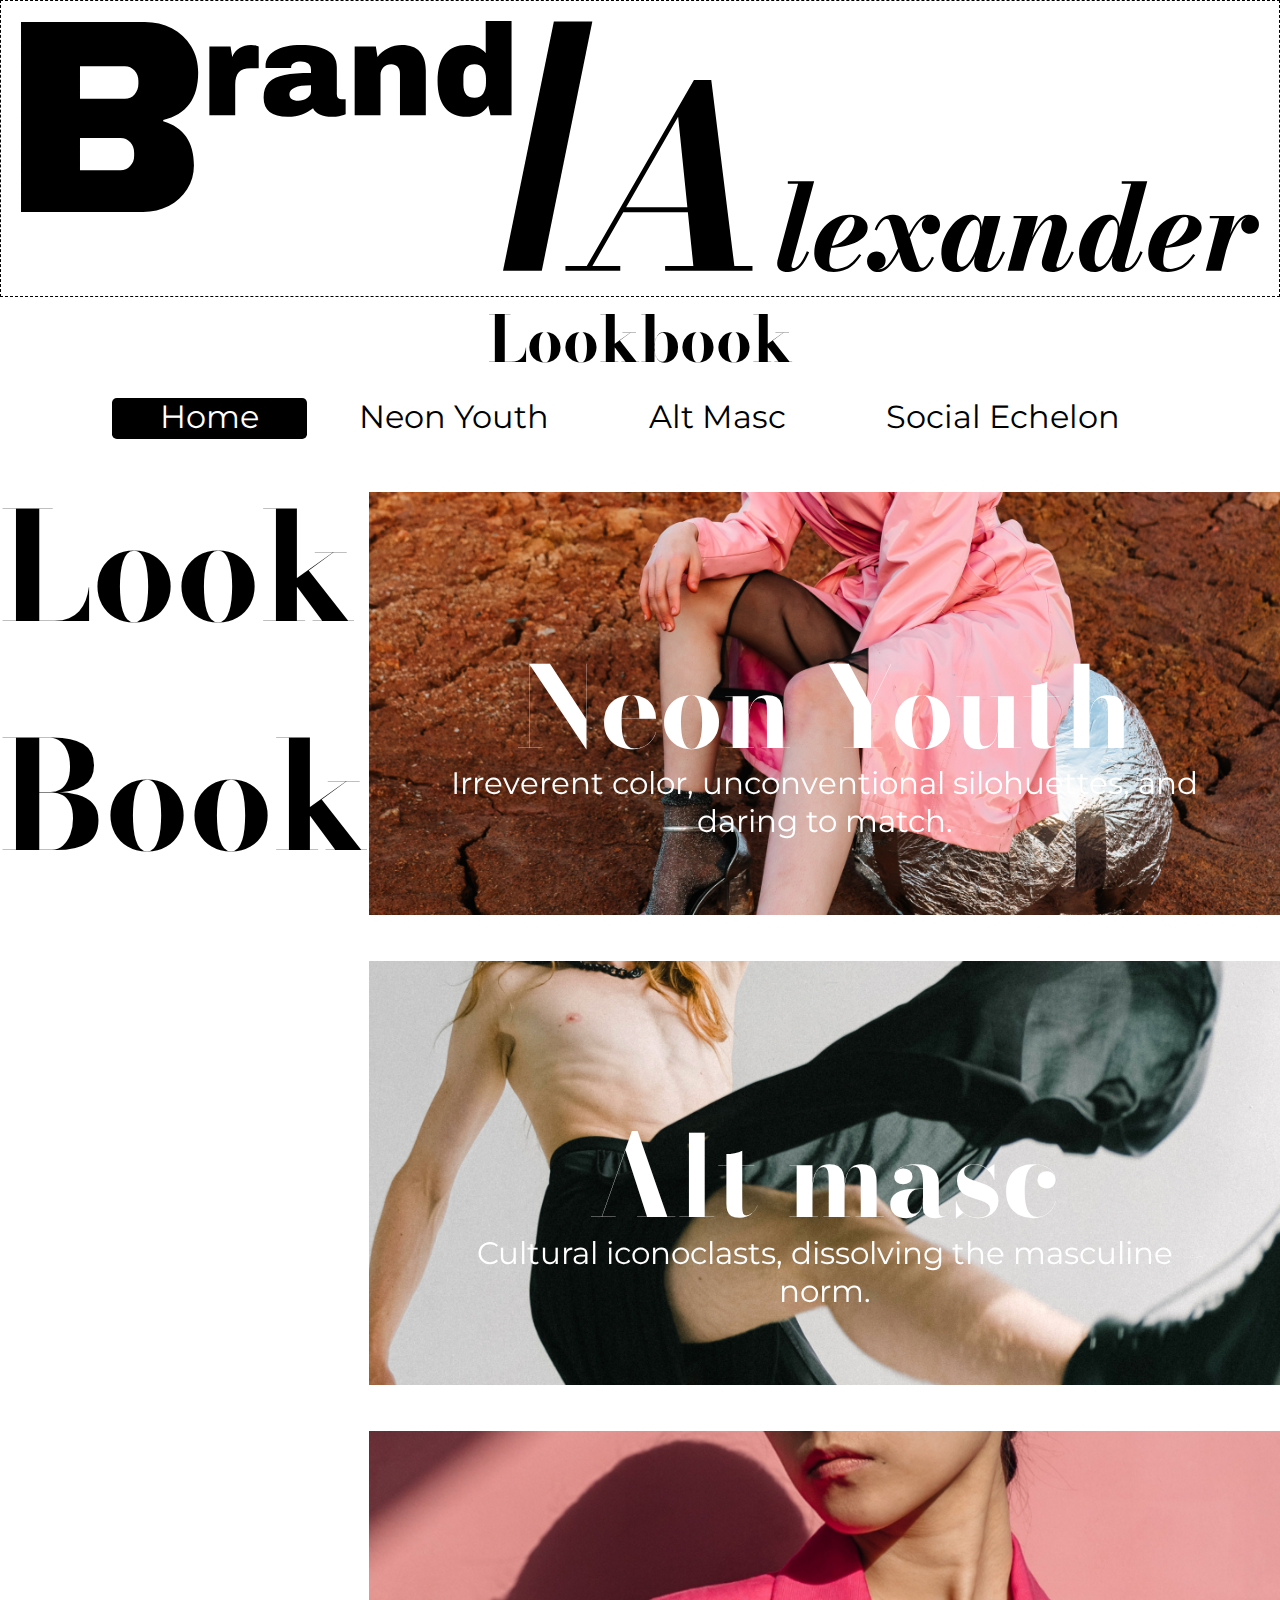
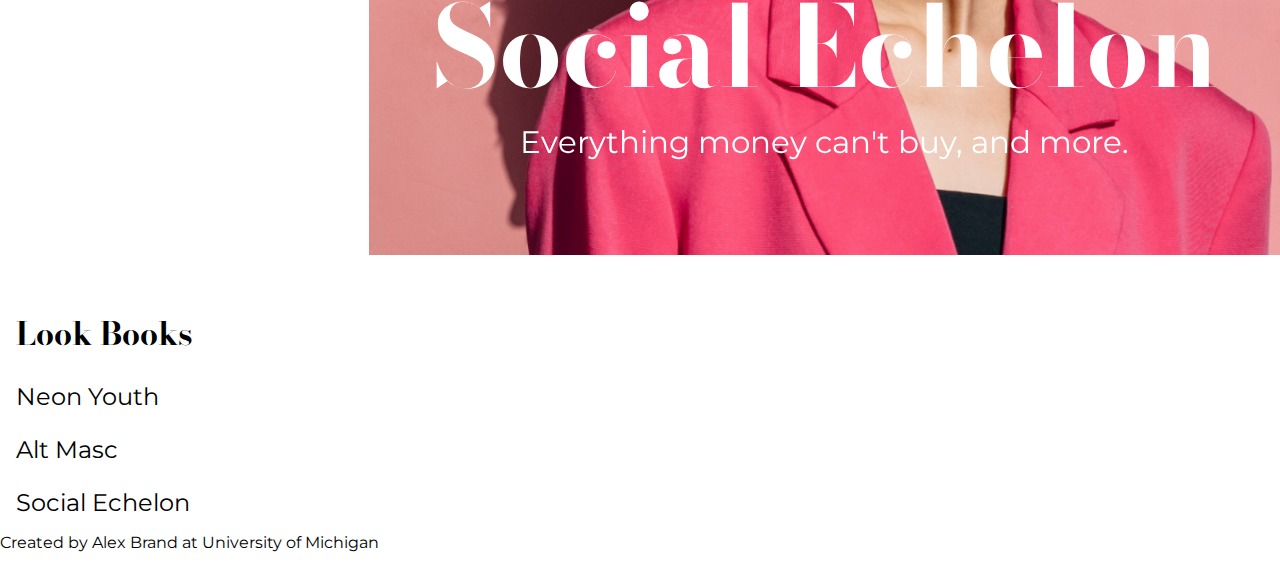
==== index.html @ 90c5f8cb "Add files via upload" ====
<!DOCTYPE html>
<html lang ="en">
    <head>
        <meta charset="UTF-8">
        <meta name="keywords" content="HTML, CSS,">
        <meta name="description" content="Contemporary fashion lookbook">
        <meta name="author" content="Alex Brand">
        <meta name="viewport" content="width=device-width, initial-scale=1.0">
        <title>Look Book!</title>
        <link rel="preconnect" href="https://fonts.googleapis.com">
        <link rel="preconnect" href="https://fonts.gstatic.com" crossorigin>
        <link href="https://fonts.googleapis.com/css2?family=Bodoni+Moda:opsz,wght@6..96,700&family=Montserrat&display=swap" rel="stylesheet">
        <link rel = "stylesheet" href = "css/index.css">

    </head>
    <body>
        <a class = "skip" href="#skip">Skip to Main Content</a>
        <header>
            <div id="logo">
                <a href = "index.html"><img src ="images/fp339_logo.svg" alt="brand alexander logo"></a>
            </div>

            <h1>Lookbook</h1>

            <nav id="header_nav">
                <ul>
                    <li id = "home" class = "focus"><a href="index.html">Home</a></li>
                    <li id = "neon"><a href="neon_youth.html">Neon Youth</a></li>
                    <li id = "alt_masc"><a href="alt_masc.html">Alt Masc</a></li>
                    <li id = "echelon"><a href="social_echelon.html">Social Echelon</a></li>
                </ul>
            </nav>

        </header>
        

        <main id="skip" class="grid">
            <aside id="hide">
                <h2 id = "sticky_slide">Look Book</h2>
            </aside>
            <div id="directory_image_links">
                <div id="neon_youth" class="nav_imgs">
                    <a class = "img_link" href = "neon_youth.html" target="blank_"><img src="images/home/woman_on_mars.png" alt="woman wearing a pink trenchcoat sitting on a silver ball in the middle of the desert"></a>
                    <h2>Neon Youth</h2>
                    <p>
                        Irreverent color, unconventional silohuettes, and daring to match. 
                    </p>
                </div>

                <div id="alt_masc" class="nav_imgs">
                    <a class="img_link" href="breaking_conventions.html" target="blank_"><img src="images/home/black_skirt_kick.png" alt="man in black flowing skirt and combat boots kicking towards the"></a>
                    <h2>Alt masc</h2>
                    <p>
                        Cultural iconoclasts, dissolving the masculine norm.
                    </p>
                </div>

                <div id="social_echelon" class="nav_imgs">
                    <a class="img_link" href="social_echelon.html" target="blank_"><img src="images/home/pink_blazer.png" alt="woman wearing a structured salmon colored business jacket against a pink background"></a>
                    <h2>Social Echelon</h2>
                    <p>
                        Everything money can't buy, and more. 
                    </p>
                </div>
            </div>
        </main>

        <footer>
            <div>
                <h3>Look Books</h3>
                <ul id="footer_nav">
                    <li><a href="neon_youth.html">Neon Youth</a></li>
                    <li><a href="alt_masc.html">Alt Masc</a></li>
                    <li><a href="social_echelon.html">Social Echelon</a></li>
                </ul>

            </div>
                <p>Created by Alex Brand at University of Michigan</p>
            <div>

            </div>
        </footer>
    </body>
</html>
---- css/index.css ----
/* Default body styles */
body {width: 100%; margin: 0; background-color:white;}
h1, h2, h3 {font-family:"Bodoni Moda", Serif;}
a, p {font-family: "Montserrat", sans-serif;}
.grid {display: grid; grid-template-columns: 1fr;}

/* Skip to Main */
.skip {position: absolute; top: -40px; left: 10px;}
.skip:focus {top: 10px;}

/* Header */
#logo {width: 100%;}
#logo a {display: block;}
#logo img {box-sizing: border-box; padding: 20px; width: 100%;}

header h1 {width: 100%; text-align: center; font-size: 4em; line-height: 1em;
           margin: 0; padding: 10px 0 10px 0;}

/* nav styles */
#header_nav {width: 100%}
#header_nav ul {text-decoration: none; padding: 0; margin: 1em auto 1em auto;
                           text-align: center;}
#header_nav li {display: inline; padding: .5em .5em .5em .5em;}
#header_nav a {text-decoration: none; padding: .3em; font-size: 1em;}

/* link styles */
a:link {color: black; text-decoration: none;}
a:visited {color: red;}
a:hover {border: 1px dashed black;}
a:active {border: 2px bevel red;}

.img_link img:hover {transform: scaleX(-1); filter: grayscale(90%)}

.focus {background-color: black; border-radius: .3em;}
.focus a {color: white;}
.focus a:hover {border: 1px dashed white;}

body h2 {width: 100%; text-align: center; font-size: 4em; padding-top: 0; color: black;}

/* Aside Sticky Header */
#hide {display: none;}
#hide h2 {color: black;}

/* Main Content */
.nav_imgs h2 {width: 100%; margin: auto; text-align: center; position: absolute; top: 50%; left: 50%;
              color: white; font-size: 2em; transform: translate(-50%, -50%); margin-top: 0;}

.nav_imgs p {position: absolute; top: 65%; left: 50%; color: white; transform: translate(-50%, -50%); font-size: .8em; width: 100%}

.nav_imgs {
    width: 100%; margin-top: 40px; 
    font-size: 35px; font-family: "Montserrat", sans-serif; font-size: 25px; text-align:center;
    position: relative; overflow: hidden; display: block;}

img {width: 100%;}

/* Footer */
footer {width: 100%; background-color: white; margin-top: 3em;}
footer p {margin: 0;}
footer h3 {margin: 0;}
footer div {margin-bottom: 1em; margin-left: 1em;}
#footer_nav {margin: 0; padding: 0;}
#footer_nav li {padding-top: 1em; list-style: none;}
#footer_nav a {list-style: none;}


/* Media Queries*/
@media screen and (min-width: 750px) {
    #header_nav a {font-size: 1.5em; padding: .3em}
    #header_nav li {display: inline; padding: 1.25em 1.25em .5em 1.25em;}
    .nav_imgs h2 {font-size: 3em;}
    .nav_imgs p {font-size: 1.25em;}
    h3 {font-size: 2em;}
    #footer_nav {font-size: 1.5em;}
}

@media screen and (min-width: 1250px) {
    .grid {grid-template-columns: 1fr 3fr;}
    #hide {display: block; width: 30%;}
    #sticky_slide {font-size: 150px; position: sticky; margin: 0; top: 50px;}
    #directory_image_links {width: 100%;}

    #header_nav a {font-size: 2em; padding: .5em}
    #header_nav li {display: inline; padding: 1em 2em .5em 2em;}

    .nav_imgs h2 {font-size: 4.5em;}
    .nav_imgs p {width: 85%}

}
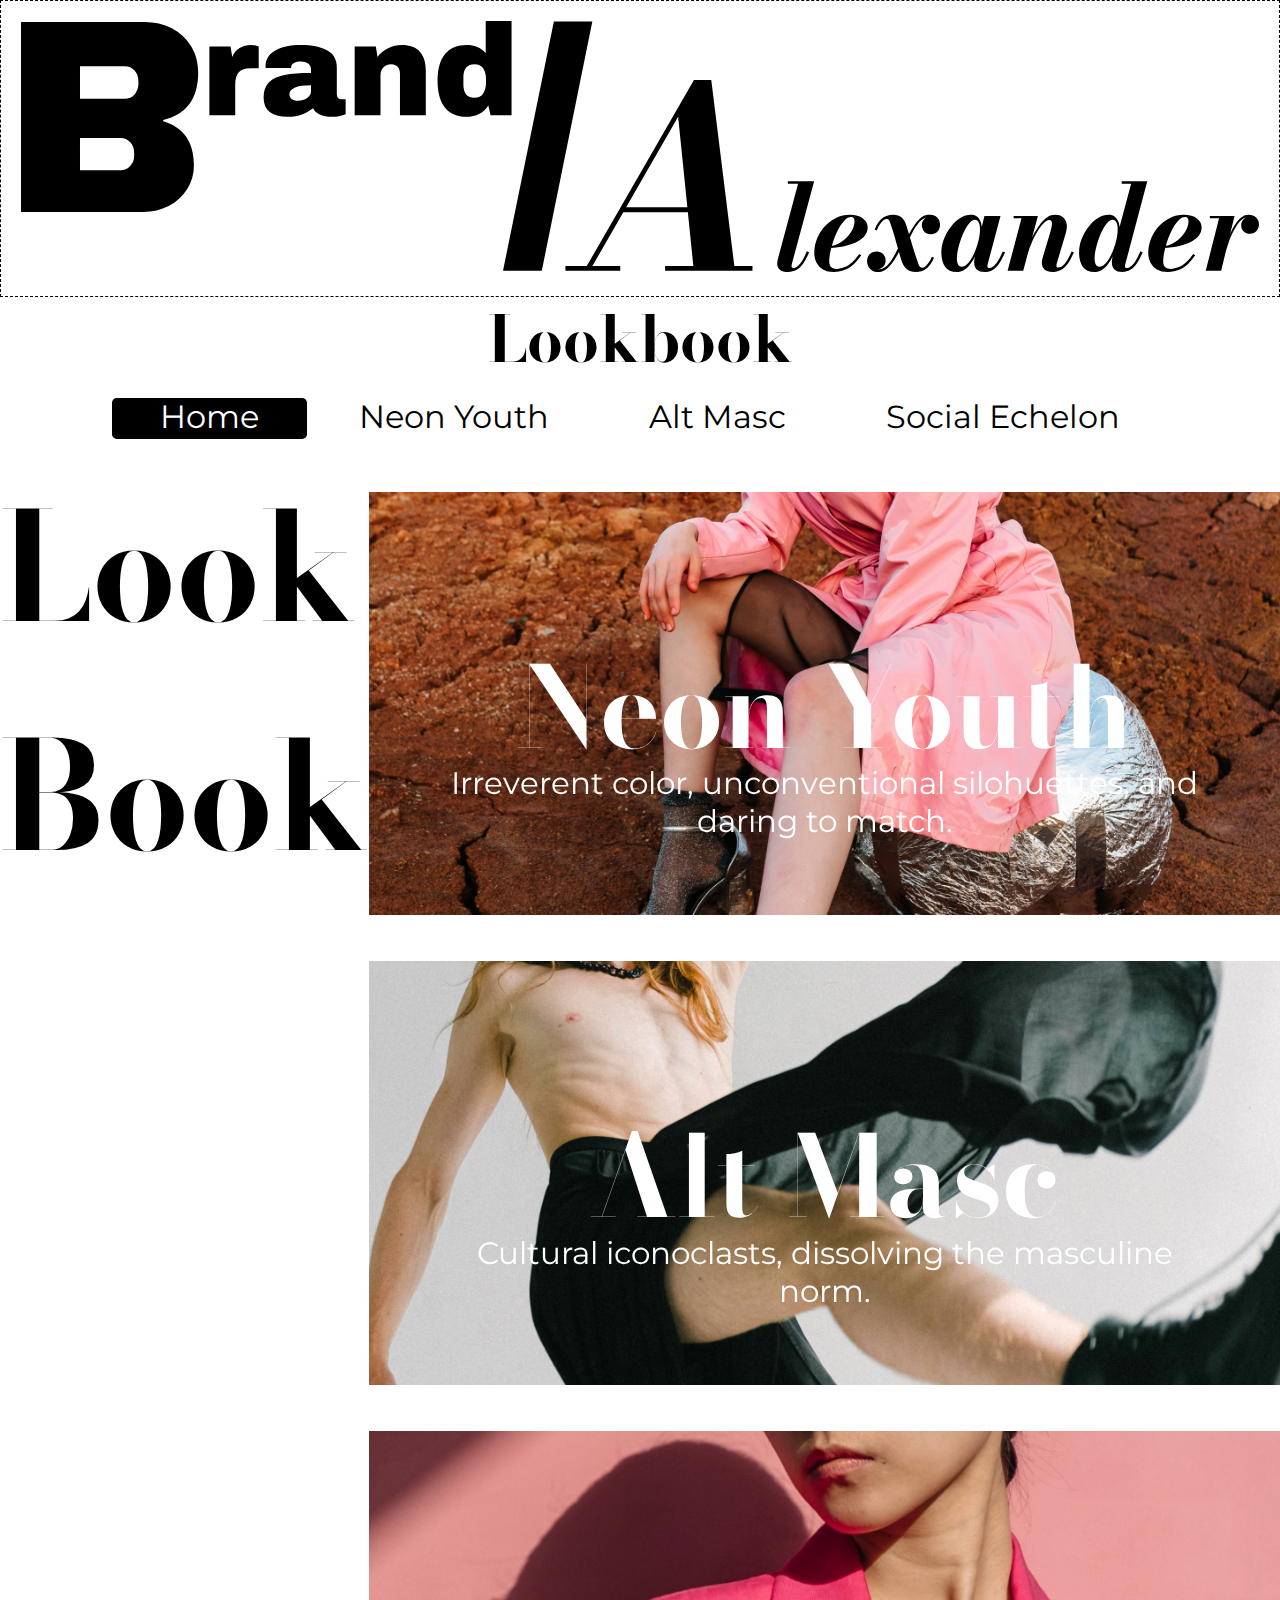
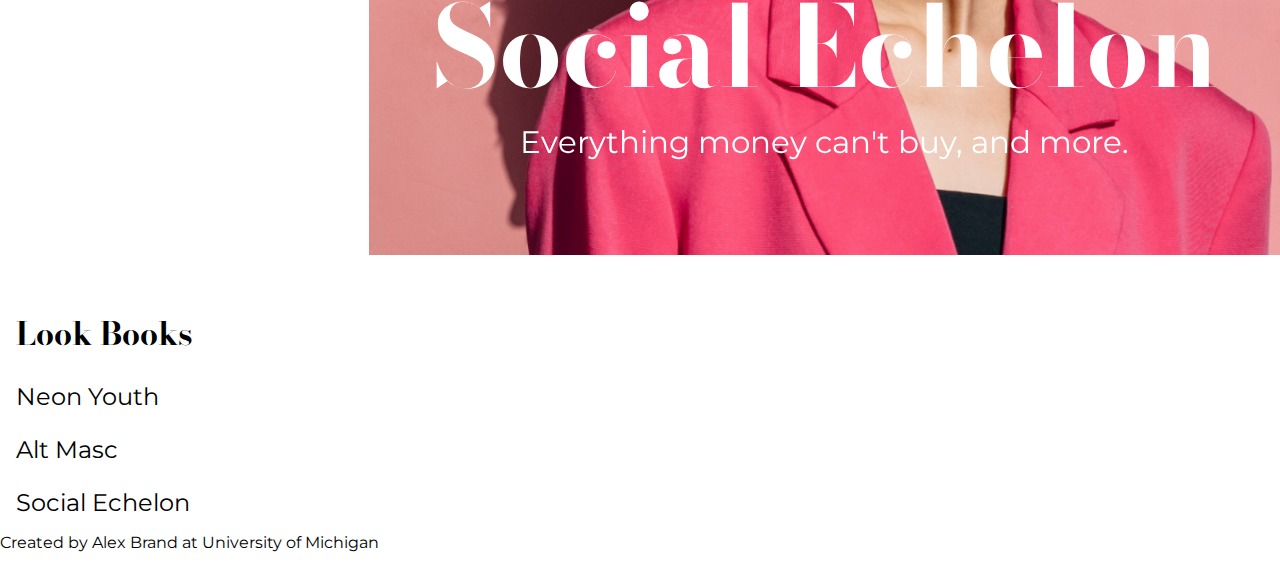
==== commit 48d79437: "Update index.html" ====
--- a/index.html
+++ b/index.html
@@ -40,25 +40,25 @@
             </aside>
             <div id="directory_image_links">
                 <div id="neon_youth" class="nav_imgs">
-                    <a class = "img_link" href = "neon_youth.html" target="blank_"><img src="images/home/woman_on_mars.png" alt="woman wearing a pink trenchcoat sitting on a silver ball in the middle of the desert"></a>
-                    <h2>Neon Youth</h2>
-                    <p>
+                    <a class = "img_link tabbed" tabindex="0" href = "neon_youth.html" target="blank_"><img src="images/home/woman_on_mars.png" alt="woman wearing a pink trenchcoat sitting on a silver ball in the middle of the desert"></a>
+                    <h2 class="tabbed" tabindex="0">Neon Youth</h2>
+                    <p class="tabbed" tabindex="0">
                         Irreverent color, unconventional silohuettes, and daring to match. 
                     </p>
                 </div>
 
                 <div id="alt_masc" class="nav_imgs">
-                    <a class="img_link" href="breaking_conventions.html" target="blank_"><img src="images/home/black_skirt_kick.png" alt="man in black flowing skirt and combat boots kicking towards the"></a>
-                    <h2>Alt masc</h2>
-                    <p>
+                    <a class="img_link tabbed" tabindex="0" href="alt_masc.html" target="blank_"><img src="images/home/black_skirt_kick.png" alt="man in black flowing skirt and combat boots kicking towards the"></a>
+                    <h2 class="tabbed" tabindex="0">Alt Masc</h2>
+                    <p class="tabbed" tabindex="0">
                         Cultural iconoclasts, dissolving the masculine norm.
                     </p>
                 </div>
 
                 <div id="social_echelon" class="nav_imgs">
-                    <a class="img_link" href="social_echelon.html" target="blank_"><img src="images/home/pink_blazer.png" alt="woman wearing a structured salmon colored business jacket against a pink background"></a>
-                    <h2>Social Echelon</h2>
-                    <p>
+                    <a class="img_link tabbed" tabindex="0" href="social_echelon.html" target="blank_"><img src="images/home/pink_blazer.png" alt="woman wearing a structured salmon colored business jacket against a pink background"></a>
+                    <h2 class="tabbed" tabindex="0">Social Echelon</h2>
+                    <p class="tabbed" tabindex="0">
                         Everything money can't buy, and more. 
                     </p>
                 </div>
@@ -81,4 +81,4 @@
             </div>
         </footer>
     </body>
-</html>+</html>
--- a/css/index.css
+++ b/css/index.css
@@ -63,6 +63,8 @@
 #footer_nav li {padding-top: 1em; list-style: none;}
 #footer_nav a {list-style: none;}
 
+/* Tab Styles */
+.tabbed:focus {border: solid 4px red;}
 
 /* Media Queries*/
 @media screen and (min-width: 750px) {
@@ -86,4 +88,4 @@
     .nav_imgs h2 {font-size: 4.5em;}
     .nav_imgs p {width: 85%}
 
-}+}
